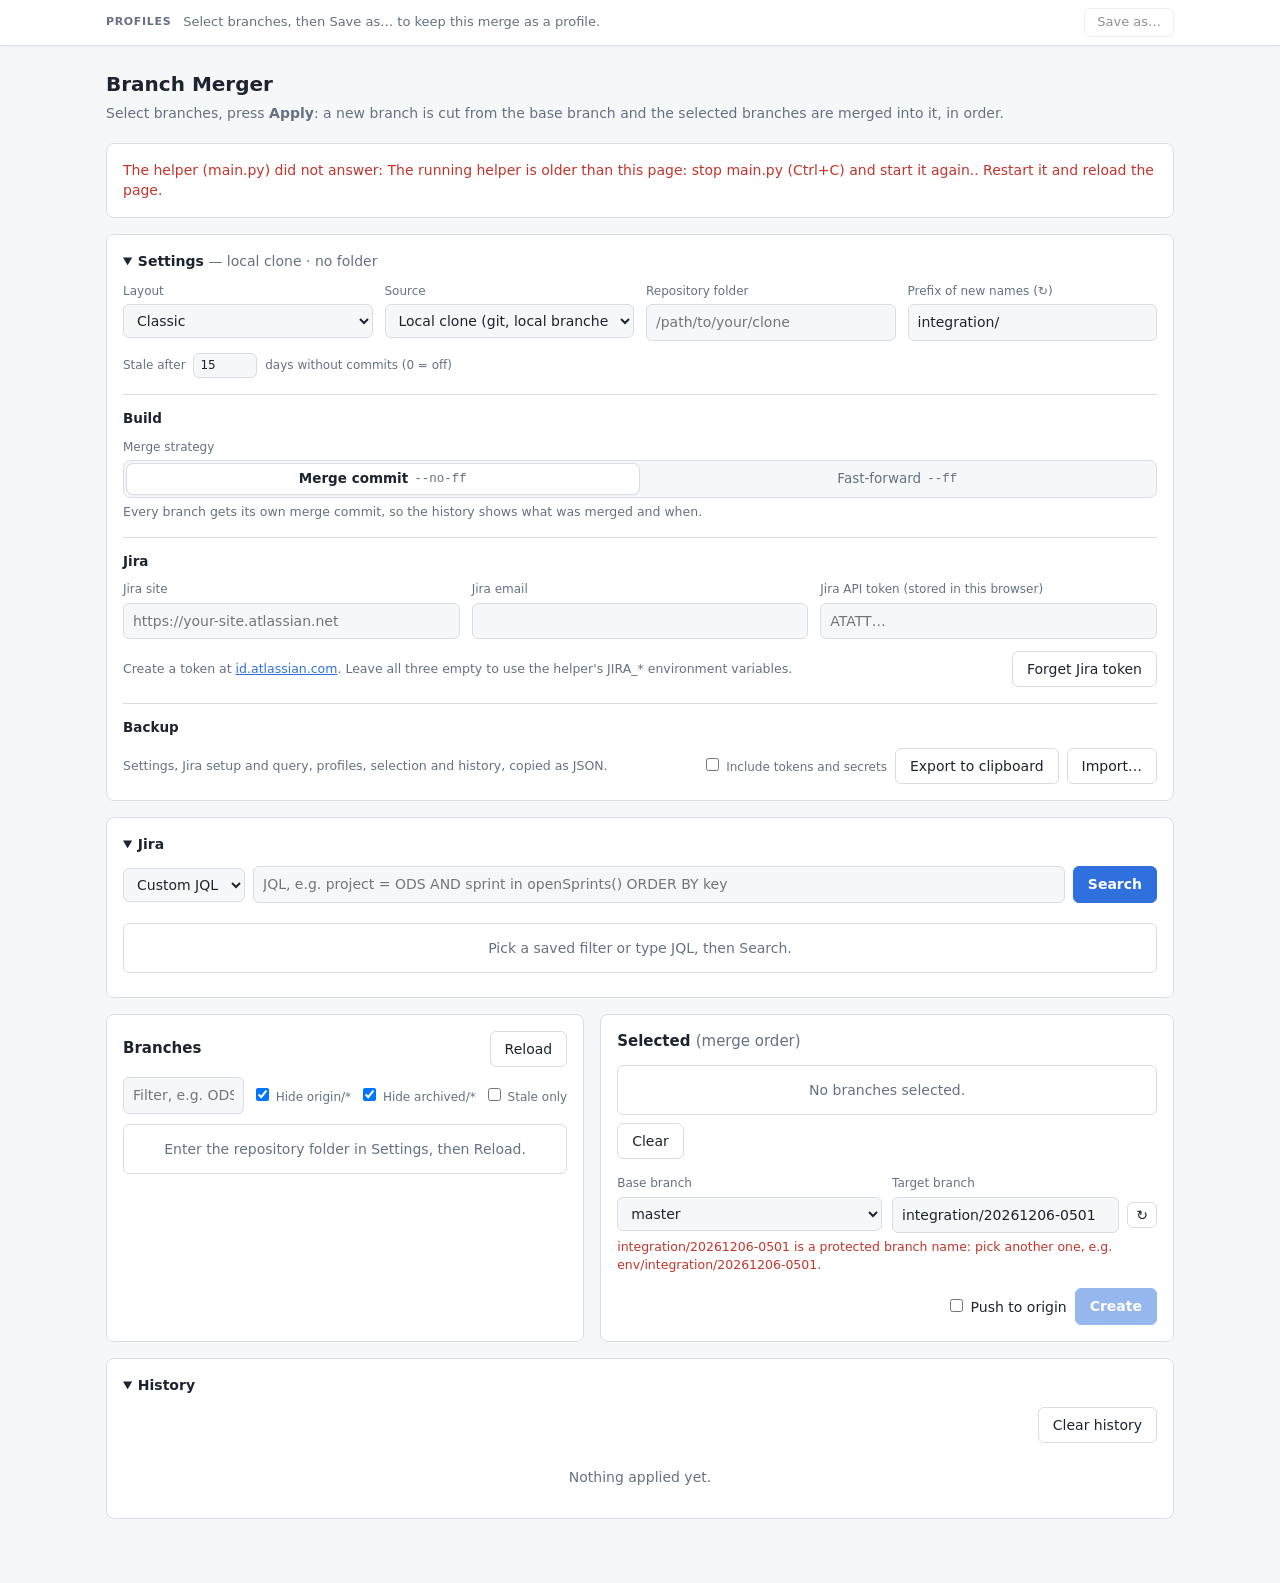
==== web/index.html @ b0bf2405 "Settings: Stale after 0 turns stale tags and the Stale only filter off" ====
<!doctype html>
<html lang="en">
<head>
<meta charset="utf-8">
<meta name="viewport" content="width=device-width, initial-scale=1">
<title>Branch Merger</title>
<!--
  Served by the helper: run `python3 main.py` and open http://127.0.0.1:8765.
  The script is in js/ (ES modules, no build step; main.js starts it), the styles in app.css.
-->
<link rel="stylesheet" href="app.css">
<script>
  // the layout picked in Settings, set before the first paint so the page doesn't flash
  try { document.documentElement.dataset.layout = JSON.parse(localStorage.getItem('branchMerger.v1') || '{}').layout || 'classic'; }
  catch { document.documentElement.dataset.layout = 'classic'; }
</script>
<script type="module" src="js/main.js"></script>
</head>
<body>
<header class="topbar" id="profileBar" aria-label="Merge profiles">
  <div class="topbar-inner">
    <span class="brand layout-only" id="brand"><svg width="20" height="20" viewBox="0 0 24 24" fill="none" stroke="currentColor" stroke-width="2" stroke-linecap="round" aria-hidden="true"><circle cx="6" cy="6" r="2.5"/><circle cx="6" cy="18" r="2.5"/><circle cx="18" cy="12" r="2.5"/><path d="M6 8.5v7M8.3 7l7.4 4M8.3 17l7.4-4"/></svg>Branch Merger</span>
    <span class="topbar-label">Profiles</span>
    <nav class="ptabs" id="profileTabs" role="tablist"></nav>
    <form class="psave" id="profileForm" hidden>
      <input id="profileName" type="text" placeholder="Profile name" aria-label="New profile name" autocomplete="off">
      <button type="submit" class="primary">Save</button>
      <button type="button" id="profileCancel" class="icon" title="Cancel (Esc)">×</button>
    </form>
    <div class="pactions" id="profileActions">
      <button id="profileSave" title="Save the current selection and base into the active profile">Save</button>
      <button id="profileSaveAs" title="Save the current selection, order and base as a new profile">Save as…</button>
      <button id="profileDeleteAll" class="pdanger" title="Delete every saved profile">Delete all</button>
    </div>
    <nav class="appnav layout-only" id="appNav" aria-label="Pages">
      <button type="button" id="historyBtn" aria-controls="historyBox" aria-expanded="false">History</button>
      <button type="button" id="settingsBtn" aria-controls="settingsPanel" aria-expanded="false">Settings</button>
    </nav>
  </div>
</header>
<main>
  <h1>Branch Merger</h1>
  <p class="sub">Select branches, press <b>Apply</b>: a new branch is cut from the base branch and the selected branches are merged into it, in order.</p>

  <!-- hidden by js/main.js: modules don't run when the file is opened from disk -->
  <p class="panel err" id="needsHelper">Branch Merger runs through its local helper: start <code>python3 main.py</code> and open <a href="http://127.0.0.1:8765">http://127.0.0.1:8765</a>.</p>
  <p class="panel err" id="helperDown" hidden></p>

  <section class="panel" id="settingsPanel" aria-label="Settings">
    <div class="drawer-head layout-only">
      <h2>Settings</h2>
      <span class="spacer"></span>
      <button type="button" id="settingsClose" class="icon" aria-label="Close settings (Esc)">×</button>
    </div>
    <details id="settingsBox">
      <summary><b>Settings</b> <span class="muted" id="settingsSummary"></span></summary>
      <div class="grid" style="margin-top:12px">
        <div>
          <label for="layout">Layout</label>
          <select id="layout">
            <option value="classic">Classic</option>
            <option value="guided">Guided (light, two panels)</option>
          </select>
        </div>
        <div>
          <label for="source">Source</label>
          <select id="source">
            <option value="local">Local clone (git, local branches included)</option>
            <option value="github">GitHub (remote branches only)</option>
          </select>
        </div>
        <div data-source="local"><label for="localPath">Repository folder</label><input id="localPath" type="text" spellcheck="false" placeholder="/path/to/your/clone"></div>
        <div data-source="github"><label for="owner">Owner</label><input id="owner" type="text"></div>
        <div data-source="github"><label for="repo">Repository</label><input id="repo" type="text"></div>
        <div data-source="github"><label for="token">GitHub token (stored in this browser)</label><input id="token" type="password" autocomplete="off" placeholder="github_pat_…"></div>
        <div><label for="prefix">Prefix of new names (↻)</label><input id="prefix" type="text"></div>
      </div>
      <div class="row" style="margin-top:12px" data-source="local">
        <label for="staleDays" style="margin:0" title="A branch whose last commit is older than this is tagged stale; 0 turns stale tags off">Stale after <input id="staleDays" type="number" min="0" step="1" style="width:64px;padding:3px 6px;margin:0 4px"> days without commits (0 = off)</label>
      </div>
      <div class="row" style="margin-top:12px" data-source="github">
        <span class="spacer"></span>
        <button id="forgetToken">Forget token</button>
      </div>

      <div class="settings-section">
        <h3>Build</h3>
        <fieldset id="mergeMode" class="field">
          <legend>Merge strategy</legend>
          <div class="seg" role="radiogroup" aria-describedby="mergeHint">
            <label><input type="radio" name="mergeMode" value="no-ff" checked><span>Merge commit <code>--no-ff</code></span></label>
            <label><input type="radio" name="mergeMode" value="ff"><span>Fast-forward <code>--ff</code></span></label>
          </div>
          <div id="mergeHint" class="hint"></div>
        </fieldset>
      </div>

      <div class="settings-section">
        <h3>Jira</h3>
        <div class="grid">
          <div><label for="jiraUrl">Jira site</label><input id="jiraUrl" type="text" placeholder="https://your-site.atlassian.net" autocomplete="off"></div>
          <div><label for="jiraEmail">Jira email</label><input id="jiraEmail" type="text" autocomplete="off"></div>
          <div><label for="jiraToken">Jira API token (stored in this browser)</label><input id="jiraToken" type="password" autocomplete="off" placeholder="ATATT…"></div>
        </div>
        <div class="row" style="margin-top:12px">
          <span class="muted" style="font-size:12.5px">Create a token at <a href="https://id.atlassian.com/manage-profile/security/api-tokens" target="_blank" rel="noopener">id.atlassian.com</a>. Leave all three empty to use the helper's JIRA_* environment variables.</span>
          <span class="spacer"></span>
          <button id="forgetJiraToken">Forget Jira token</button>
        </div>
      </div>

      <div id="backupSettings" class="settings-section">
        <h3>Backup</h3>
        <div class="row">
          <span class="muted" style="font-size:12.5px">Settings, Jira setup and query, profiles, selection and history, copied as JSON.</span>
          <span class="spacer"></span>
          <label style="margin:0;white-space:nowrap" title="The GitHub token and the Jira API token: leave this off unless the copy stays with you"><input id="exportToken" type="checkbox"> Include tokens and secrets</label>
          <button id="exportData" title="Copy everything stored in this browser to the clipboard">Export to clipboard</button>
          <button id="importData" title="Paste a backup: it replaces everything stored in this browser">Import…</button>
        </div>
        <div id="backupStatus" style="font-size:12.5px;margin-top:6px" hidden></div>
        <form id="importForm" style="margin-top:8px" hidden>
          <label for="importText">Paste a backup copied with Export to clipboard. It replaces everything stored in this browser.</label>
          <textarea id="importText" class="mono-box" rows="6" spellcheck="false"></textarea>
          <div class="row" style="margin-top:6px">
            <span class="spacer"></span>
            <button type="button" id="importCancel">Cancel</button>
            <button type="submit" class="primary">Import</button>
          </div>
        </form>
      </div>
    </details>
  </section>

  <ol class="steps layout-only" id="steps" aria-label="Progress">
    <li data-step="1"><span>1</span>Pick branches</li>
    <li data-step="2"><span>2</span>Order and check</li>
    <li data-step="3"><span>3</span>Build</li>
  </ol>

  <section class="panel" id="jiraBox">
    <details id="jiraDetails">
      <summary><b>Jira</b> <span class="muted" id="jiraSummary"></span></summary>
      <div id="jiraBody" style="margin-top:12px">
        <div class="row">
          <select id="jiraFilter" style="width:auto;max-width:300px" aria-label="Saved filter"></select>
          <input id="jql" type="text" style="flex:1;min-width:240px" aria-label="JQL" placeholder="JQL, e.g. project = ODS AND sprint in openSprints() ORDER BY key">
          <button id="jiraRun" class="primary">Search</button>
        </div>
        <div class="row" style="margin:10px 0">
          <span class="muted" id="jiraCount"></span>
          <span class="spacer"></span>
          <button id="jiraSelectAll" title="Add the branches of every issue listed to the selection">Select all matching branches</button>
        </div>
        <div class="list" id="jiraList"></div>
        <div class="row" style="margin-top:8px"><button id="jiraMore" hidden>Load more</button></div>
      </div>
    </details>
  </section>

  <div class="cols">
    <section class="panel layout-only" id="pickPanel" aria-labelledby="pickTitle">
      <div class="row pick-head">
        <h2 id="pickTitle">Pick branches</h2>
        <div class="tabs" role="tablist" aria-label="Branch source">
          <button type="button" role="tab" id="tabBranches" aria-controls="pickBody">All branches</button>
          <button type="button" role="tab" id="tabJira" aria-controls="pickBody">Jira issues</button>
        </div>
      </div>
      <div id="pickBody"></div>
    </section>

    <section class="panel" id="branchesPanel">
      <div class="row" style="margin-bottom:10px">
        <h2 style="margin:0">Branches</h2>
        <span class="muted" id="branchCount"></span>
        <span class="spacer"></span>
        <button id="reload">Reload</button>
      </div>
      <div class="row" style="margin-bottom:10px">
        <input id="filter" type="text" placeholder="Filter, e.g. ODS-3821" style="flex:1">
        <label style="margin:0;white-space:nowrap" data-source="local" title="Branches only on origin, with no local branch of the same name"><input id="hideRemote" type="checkbox"> Hide origin/*</label>
        <label style="margin:0;white-space:nowrap"><input id="hideArchived" type="checkbox"> Hide archived/*</label>
        <label id="staleOnlyLabel" style="margin:0;white-space:nowrap" data-source="local" title="Only branches with no commits in the days set in Settings"><input id="staleOnly" type="checkbox"> Stale only</label>
      </div>
      <div class="list" id="branchList"><div class="empty">Add a token in Settings, then Reload.</div></div>
    </section>

    <section class="panel" id="selectedPanel">
      <h2><span id="selectedTitle">Selected</span> <span class="muted" style="font-weight:400" id="selectedSub">(merge order)</span></h2>
      <div class="list" id="selectedList"></div>
      <div class="row" style="margin-top:8px">
        <button id="clearSel">Clear</button>
        <span class="spacer"></span>
        <span id="drySummary" class="muted" style="font-size:12.5px"></span>
      </div>
      <div id="staleNote" hidden></div>

      <div id="buildControls">
      <div class="build-fields">
        <div id="baseBox">
          <label for="base">Base branch</label>
          <select id="base"></select>
        </div>
        <div id="targetBox">
          <label for="target">Target branch <span class="muted" id="targetProfile"></span></label>
          <div class="row" style="flex-wrap:nowrap">
            <input id="target" type="text" spellcheck="false" autocomplete="off" placeholder="e.g. env/staging">
            <button id="renew" class="icon" title="A new timestamped name">↻</button>
          </div>
        </div>
      </div>
      <div class="hint" id="targetHint"></div>
      <div class="row" id="applyRow">
        <span class="spacer"></span>
        <label id="pushBox" hidden style="margin:0;font-size:14px;color:var(--text);white-space:nowrap" title="After all merges succeed, push the target branch to origin. Off by default on every page load.">
          <input id="pushNew" type="checkbox"> Push to origin
        </label>
        <button id="apply" class="primary">Apply</button>
        <kbd class="kbd layout-only" id="applyKbd" title="Keyboard shortcut for Apply">Ctrl Enter</kbd>
      </div>
      </div>
    </section>
  </div>

  <section class="panel" id="conflictBox" hidden>
    <div class="row" style="margin-bottom:6px">
      <h2 style="margin:0;word-break:break-all" id="conflictTitle">Conflicts</h2>
      <span class="spacer"></span>
      <button id="expandConflicts" class="icon" title="Expand every file">Expand all</button>
      <button id="collapseConflicts" class="icon" title="Collapse every file">Collapse all</button>
      <button id="closeConflicts" class="icon" title="Close">×</button>
    </div>
    <p class="muted" id="conflictSub" style="margin:0 0 10px"></p>
    <div id="conflictFiles"></div>
  </section>

  <section class="panel" id="runBox" hidden>
    <h2>Run</h2>
    <div class="log" id="log"></div>
    <div class="row" id="runLinks" style="margin-top:10px"></div>
  </section>

  <section class="panel" id="historyBox" aria-label="History">
    <div class="drawer-head layout-only">
      <h2>History</h2>
      <span class="spacer"></span>
      <button type="button" id="historyClose" class="icon" aria-label="Close history (Esc)">×</button>
    </div>
    <details id="historyDetails">
      <summary><b>History</b> <span class="muted" id="historySummary"></span></summary>
      <div style="margin-top:12px">
        <div class="row" style="margin-bottom:10px">
          <span class="spacer"></span>
          <button id="clearHistory">Clear history</button>
        </div>
        <div id="history"></div>
      </div>
    </details>
  </section>
</main>
<div class="scrim" id="scrim" hidden></div>

</body>
</html>
---- web/app.css ----
:root {
  --bg: #f6f7f9; --panel: #fff; --text: #1d2330; --muted: #667085; --border: #d9dde4;
  --accent: #2f6fde; --accent-text: #fff; --ok: #1a7f4b; --warn: #a15c00; --err: #c2352b;
  --row-hover: #f0f3f8; --code: #eef1f5;
  --ours-bg: #e3edff; --theirs-bg: #ffeedd; --base-bg: #e9ebef;
}
@media (prefers-color-scheme: dark) {
  :root {
    --bg: #12151b; --panel: #1b2029; --text: #e6e9ef; --muted: #98a2b3; --border: #2e3542;
    --accent: #5b8ff0; --accent-text: #0d1117; --ok: #4cc38a; --warn: #f0a742; --err: #f07167;
    --row-hover: #222936; --code: #232a36;
    --ours-bg: #1a2a45; --theirs-bg: #3a2a15; --base-bg: #2a303b;
  }
}
* { box-sizing: border-box; }
[hidden] { display: none !important; }
body { margin: 0; background: var(--bg); color: var(--text); font: 14px/1.45 system-ui, -apple-system, Segoe UI, sans-serif; }
main { max-width: 1100px; margin: 0 auto; padding: 24px 16px 48px; }
h1 { font-size: 20px; margin: 0 0 4px; }
h2 { font-size: 15px; margin: 0 0 12px; }
p.sub { margin: 0 0 20px; color: var(--muted); }
.panel { background: var(--panel); border: 1px solid var(--border); border-radius: 8px; padding: 16px; margin-bottom: 16px; }
.grid { display: grid; grid-template-columns: repeat(auto-fit, minmax(220px, 1fr)); gap: 12px; }
.cols { display: grid; grid-template-columns: 1fr 1.2fr; gap: 16px; }
@media (max-width: 800px) { .cols { grid-template-columns: 1fr; } }
label { display: block; font-size: 12px; color: var(--muted); margin-bottom: 4px; }
input[type=text], input[type=password], input[type=number], select {
  width: 100%; padding: 7px 9px; border: 1px solid var(--border); border-radius: 6px;
  background: var(--bg); color: var(--text); font: inherit;
}
button {
  padding: 7px 14px; border-radius: 6px; border: 1px solid var(--border); background: var(--panel);
  color: var(--text); font: inherit; cursor: pointer;
}
button:hover:not(:disabled) { background: var(--row-hover); }
button.primary { background: var(--accent); border-color: var(--accent); color: var(--accent-text); font-weight: 600; }
button.primary:hover:not(:disabled) { filter: brightness(1.08); background: var(--accent); }
button:disabled { opacity: .5; cursor: not-allowed; }
button.icon { padding: 2px 8px; }
.row { display: flex; gap: 8px; align-items: center; flex-wrap: wrap; }
.spacer { flex: 1; }
.muted { color: var(--muted); }
.list { border: 1px solid var(--border); border-radius: 6px; max-height: 245px; overflow: auto; }
.item { display: flex; align-items: center; gap: 8px; padding: 6px 10px; border-bottom: 1px solid var(--border); }
.item:last-child { border-bottom: 0; }
.item:hover { background: var(--row-hover); }
.item label { margin: 0; font-size: 14px; color: var(--text); display: flex; gap: 8px; align-items: center; flex: 1; cursor: pointer; word-break: break-all; }
.item.disabled label { color: var(--muted); cursor: default; }
.item.stale label { color: var(--muted); font-style: italic; }
.tag { font-size: 11px; padding: 1px 6px; border-radius: 10px; border: 1px solid var(--border); color: var(--muted); white-space: nowrap; }
.tag.warn { color: var(--warn); border-color: var(--warn); }
.tag.ok { color: var(--ok); border-color: var(--ok); }
#selectedList .item { cursor: grab; }
#selectedList .item.dragging { opacity: .4; }
#selectedList .item.drop-before { box-shadow: inset 0 2px 0 var(--accent); }
#selectedList .item.drop-after { box-shadow: inset 0 -2px 0 var(--accent); }
.grip {
  padding: 0 2px; border: 0; background: none; color: var(--muted); cursor: grab;
  font: 14px/1 ui-monospace, SFMono-Regular, Menlo, monospace; letter-spacing: -3px;
}
.grip:hover:not(:disabled) { background: none; color: var(--text); }
.grip:focus-visible { outline: 2px solid var(--accent); outline-offset: 2px; border-radius: 4px; }
.tag.err { color: var(--err); border-color: var(--err); }
.ab { font: 12px ui-monospace, SFMono-Regular, Menlo, monospace; white-space: nowrap; color: var(--muted); }
.ab .ahead { color: var(--ok); }
.ab .behind.far { color: var(--warn); }
code { background: var(--code); padding: 1px 5px; border-radius: 4px; font-size: 12.5px; }
.log { font: 12.5px/1.5 ui-monospace, SFMono-Regular, Menlo, monospace; background: var(--code); border-radius: 6px; padding: 10px; max-height: 300px; overflow: auto; white-space: pre-wrap; word-break: break-all; }
.ok { color: var(--ok); } .warn { color: var(--warn); } .err { color: var(--err); }
.empty { padding: 14px; color: var(--muted); text-align: center; }
details summary { cursor: pointer; }
table { width: 100%; border-collapse: collapse; font-size: 13px; }
th, td { text-align: left; padding: 6px 8px; border-bottom: 1px solid var(--border); vertical-align: top; }
th { color: var(--muted); font-weight: 500; }
a { color: var(--accent); }
button.tag { background: none; cursor: pointer; line-height: inherit; }
#drySummary.clickable { cursor: pointer; text-decoration: underline dotted; }
#conflictFiles details { border: 1px solid var(--border); border-radius: 6px; padding: 6px 10px; margin-bottom: 8px; }
#conflictFiles summary { display: flex; gap: 8px; align-items: center; list-style: none; user-select: none; }
#conflictFiles summary::-webkit-details-marker { display: none; }
/* flex hides the native disclosure triangle: draw our own */
#conflictFiles summary::before { content: '▸'; color: var(--muted); width: 10px; flex: none; }
#conflictFiles details[open] > summary::before { content: '▾'; }
#conflictFiles summary:hover::before { color: var(--text); }
.note { font-size: 12.5px; color: var(--warn); margin-top: 6px; }
.hunk { font: 12.5px/1.45 ui-monospace, SFMono-Regular, Menlo, monospace; background: var(--code); border-radius: 6px; margin-top: 8px; overflow-x: auto; }
.hunk-rows { display: inline-block; min-width: 100%; padding: 4px 0; }
.hl { display: flex; white-space: pre; padding-right: 10px; }
.hl .ln { flex: none; width: 52px; padding-right: 10px; text-align: right; color: var(--muted); user-select: none; }
.hl.ours, .hl.m-ours { background: var(--ours-bg); }
.hl.theirs, .hl.m-theirs { background: var(--theirs-bg); }
.hl.base, .hl.m-base { background: var(--base-bg); }
.hl.m-ours, .hl.m-base, .hl.m-sep, .hl.m-theirs { color: var(--muted); font-weight: 600; }
.topbar {
  position: sticky; top: 0; z-index: 10; background: var(--panel); border-bottom: 1px solid var(--border);
  box-shadow: 0 1px 3px rgba(0,0,0,.04);
}
.topbar-inner { max-width: 1100px; margin: 0 auto; padding: 8px 16px; display: flex; align-items: center; gap: 12px; }
.topbar-label { font-size: 11px; font-weight: 600; letter-spacing: .06em; text-transform: uppercase; color: var(--muted); flex: none; }
.ptabs { display: flex; gap: 4px; flex: 1; min-width: 0; overflow-x: auto; scrollbar-width: thin; padding: 2px 0; }
.ptabs .hint { color: var(--muted); font-size: 13px; white-space: nowrap; }
.ptab {
  display: inline-flex; align-items: center; gap: 6px; flex: none; max-width: 260px;
  padding: 4px 6px 4px 12px; border-radius: 999px; border: 1px solid transparent;
  background: transparent; color: var(--text); font-size: 13px; cursor: pointer;
}
.ptab:hover { background: var(--row-hover); }
.ptab.active { background: var(--accent); color: var(--accent-text); }
.ptab:focus-visible { outline: 2px solid var(--accent); outline-offset: 2px; }
.ptab .pname { overflow: hidden; text-overflow: ellipsis; white-space: nowrap; font-weight: 500; }
.ptab .pcount { font: 11px ui-monospace, SFMono-Regular, Menlo, monospace; opacity: .7; }
.ptab .pdirty { width: 7px; height: 7px; border-radius: 50%; background: var(--warn); flex: none; }
.ptab.active .pdirty { background: var(--accent-text); }
.ptab .pdel {
  display: inline-grid; place-items: center; width: 18px; height: 18px; border-radius: 50%;
  font-size: 13px; line-height: 1; opacity: 0; color: inherit;
}
.ptab:hover .pdel, .ptab:focus-within .pdel, .ptab .pdel.armed { opacity: .75; }
.ptab .pdel:hover { opacity: 1; background: rgba(127,127,127,.25); }
.ptab .pdel.armed { width: auto; padding: 0 7px; border-radius: 999px; background: var(--err); color: #fff; opacity: 1; font-size: 11px; font-weight: 600; }
.pactions .pdanger { color: var(--err); }
.pactions .pdanger.armed { background: var(--err); border-color: var(--err); color: #fff; font-weight: 600; }
.pactions, .psave { display: flex; gap: 6px; flex: none; align-items: center; }
.pactions button, .psave button { padding: 4px 12px; font-size: 13px; }
.psave input { width: 180px; padding: 4px 9px; font-size: 13px; }
@media (max-width: 640px) {
  .topbar-inner { flex-wrap: wrap; }
  .topbar-label { display: none; }
  .ptabs { flex-basis: 100%; order: 2; }
}
.settings-section { margin-top: 16px; padding-top: 14px; border-top: 1px solid var(--border); }
.settings-section h3 { font-size: 13.5px; margin: 0 0 10px; }
#jiraList { max-height: 320px; }
#jiraList .item { align-items: baseline; }
.jira-key { font: 12.5px ui-monospace, SFMono-Regular, Menlo, monospace; white-space: nowrap; }
.jira-summary { flex: 1; min-width: 0; word-break: break-word; }
.jira-who { font-size: 12.5px; color: var(--muted); white-space: nowrap; }
.tag.prog { color: var(--accent); border-color: var(--accent); }
@media (max-width: 640px) { .jira-who { display: none; } }
fieldset.field { border: 0; padding: 0; margin-left: 0; margin-right: 0; min-width: 0; }
fieldset.field legend { padding: 0; font-size: 12px; color: var(--muted); margin-bottom: 4px; }
.seg { display: flex; padding: 3px; gap: 3px; border: 1px solid var(--border); border-radius: 8px; background: var(--bg); }
.seg label { flex: 1; margin: 0; font-size: 13.5px; color: var(--muted); cursor: pointer; }
.seg input { position: absolute; opacity: 0; pointer-events: none; }
.seg span {
  display: flex; align-items: center; justify-content: center; gap: 6px; padding: 5px 10px;
  border-radius: 6px; white-space: nowrap; transition: background .12s, color .12s;
}
.seg label:hover span { color: var(--text); }
.seg input:checked + span { background: var(--panel); color: var(--text); font-weight: 600; box-shadow: 0 0 0 1px var(--border), 0 1px 2px rgba(0,0,0,.08); }
.seg input:focus-visible + span { outline: 2px solid var(--accent); outline-offset: 1px; }
.seg code { font-weight: 400; background: none; padding: 0; color: var(--muted); }
fieldset:disabled .seg label { cursor: not-allowed; opacity: .6; }
fieldset.field .hint, #targetHint { font-size: 12.5px; color: var(--muted); margin-top: 5px; }
#targetHint.err { color: var(--err); }
#targetHint.warn { color: var(--warn); }
.build-fields { display: grid; grid-template-columns: repeat(auto-fit, minmax(200px, 1fr)); gap: 10px; }
#target { flex: 1; min-width: 0; }
.ptab .penv { font: 11px ui-monospace, SFMono-Regular, Menlo, monospace; opacity: .7; }
.ptab .pstale { font: 600 11px ui-monospace, SFMono-Regular, Menlo, monospace; color: var(--warn); }
.ptab.active .pstale { color: var(--accent-text); }
#staleNote { margin-top: 8px; padding: 6px 10px; border-radius: 6px; border: 1px solid var(--border); font-size: 12.5px; color: var(--muted); }
#staleNote.warn { border-color: var(--warn); color: var(--text); }
#staleNote.ok { color: var(--ok); }
#staleNote ul { margin: 4px 0; padding-left: 18px; }
@media (max-width: 420px) { .seg { flex-direction: column; } }
.legend { display: inline-block; width: 10px; height: 10px; border-radius: 2px; vertical-align: -1px; margin: 0 3px 0 10px; }
.mono-box { width: 100%; padding: 7px 9px; border: 1px solid var(--border); border-radius: 6px; background: var(--bg); color: var(--text); font: 12.5px ui-monospace, SFMono-Regular, Menlo, monospace; }

/* ================================================================ layouts
   Settings > Layout sets <html data-layout>: classic (everything above) or guided.
   js/layout.js moves the panels into Guided's slots; these rules theme and place them. */

#buildControls { margin-top: 16px; }
#buildControls > * + * { margin-top: 10px; }
#buildControls > #applyRow { margin-top: 14px; }
#buildControls > #targetHint { margin-top: 5px; }

/* pieces only Guided shows */
html:not([data-layout=guided]) .layout-only { display: none !important; }

/* ---------------------------------------------------------------- guided: layout */
html:not([data-layout=classic]) main > h1, html:not([data-layout=classic]) main > p.sub { display: none; }
html:not([data-layout=classic]) .panel { border-radius: 12px; }
html:not([data-layout=classic]) .item { padding: 8px 12px; min-height: 42px; }
html:not([data-layout=classic]) #apply { min-height: 44px; padding: 0 20px; font-size: 15px; border-radius: 10px; }
.brand { display: inline-flex; align-items: center; gap: 8px; font-weight: 700; font-size: 15px; flex: none; white-space: nowrap; }
.brand svg { color: var(--accent); }
.appnav { display: flex; gap: 6px; flex: none; }
.kbd {
  font: 11px ui-monospace, SFMono-Regular, Menlo, monospace; padding: 2px 6px; border: 1px solid var(--border);
  border-radius: 4px; color: var(--muted); white-space: nowrap;
}

/* Settings and History: drawers from the right (<html data-drawer> names the open one) */
[data-layout=guided] #settingsPanel, [data-layout=guided] #historyBox {
  position: fixed; top: 0; right: 0; bottom: 0; z-index: 40; width: min(620px, 100%); margin: 0;
  border-radius: 0; border-width: 0 0 0 1px; overflow: auto; visibility: hidden; transform: translateX(100%);
  transition: transform .18s ease, visibility .18s; box-shadow: -12px 0 32px rgba(0,0,0,.18);
}
[data-layout=guided] #historyBox { width: min(900px, 100%); }
html[data-drawer=settings] #settingsPanel, html[data-drawer=history] #historyBox { visibility: visible; transform: none; }
[data-layout=guided] #settingsBox > summary, [data-layout=guided] #historyDetails > summary { display: none; }
.drawer-head { display: flex; align-items: center; gap: 8px; margin-bottom: 4px; }
.drawer-head h2 { margin: 0; font-size: 17px; }
.scrim { position: fixed; inset: 0; z-index: 35; background: rgba(8,12,20,.45); }
@media (prefers-reduced-motion: reduce) { [data-layout=guided] #settingsPanel, [data-layout=guided] #historyBox { transition: none; } }

/* ---------------------------------------------------------------- guided: navy and teal, light */
:root[data-layout=guided] {
  color-scheme: light;
  --bg: #f3f5f7; --panel: #fff; --text: #0f1b2d; --muted: #5b6b7d; --border: #d6dde5;
  --accent: #0b6b6a; --accent-text: #fff; --ok: #067647; --warn: #b54708; --err: #b42318;
  --row-hover: #eef2f5; --code: #eef2f5;
  --ours-bg: #e3edff; --theirs-bg: #ffeedd; --base-bg: #e9ebef;
}
[data-layout=guided] .topbar {
  --panel: #0f1b2d; --bg: #172a40; --text: #fff; --muted: #9fb3c8; --border: #2a3b52;
  --row-hover: #1b2f47; --accent: #5eead4; --accent-text: #0f1b2d; --err: #fda29b; --warn: #fcd34d;
  background: #0f1b2d; color: var(--text); border-bottom: 0; box-shadow: none;
}
[data-layout=guided] .topbar-inner, [data-layout=guided] main { max-width: 1240px; }
[data-layout=guided] .topbar-inner { padding: 10px 20px; }
.steps { list-style: none; margin: 0 0 16px; padding: 0; display: flex; flex-wrap: wrap; gap: 8px; font-size: 13px; }
.steps li {
  display: flex; align-items: center; gap: 8px; padding: 5px 12px 5px 5px; border-radius: 999px;
  background: var(--panel); border: 1px solid var(--border); color: var(--muted);
}
.steps li span {
  width: 22px; height: 22px; border-radius: 50%; display: grid; place-items: center;
  background: #e4e9ef; color: #3d4b5c; font-size: 12px; font-weight: 600;
}
.steps li.done { color: var(--text); }
.steps li.now { background: #d5f0ee; border-color: #a7ddd9; color: #084f4e; font-weight: 600; }
.steps li.now span, .steps li.done span { background: var(--accent); color: #fff; }
[data-layout=guided] .cols { grid-template-columns: 1.2fr 1fr; align-items: start; }
@media (max-width: 900px) { [data-layout=guided] .cols { grid-template-columns: 1fr; } }
.pick-head { margin-bottom: 12px; }
.pick-head h2 { margin: 0; }
.tabs { display: flex; gap: 3px; padding: 3px; border-radius: 8px; background: var(--row-hover); }
.tabs button { border: 0; background: transparent; padding: 5px 12px; border-radius: 6px; color: var(--muted); }
.tabs button:hover:not(:disabled) { background: transparent; color: var(--text); }
.tabs button[aria-selected=true] { background: var(--panel); color: var(--text); font-weight: 600; box-shadow: 0 1px 2px rgba(15,27,45,.14); }
.tabs button:focus-visible { outline: 2px solid var(--accent); outline-offset: 1px; }
#pickBody > .panel { border: 0; padding: 0; margin: 0; background: none; }
[data-layout=guided] #pickBody > .tab-off { display: none; }
[data-layout=guided] #jiraDetails > summary { display: none; }
[data-layout=guided] #jiraBody { margin-top: 0 !important; }
/* the tab is narrow: the assignee crowds out the summary */
[data-layout=guided] .jira-who { display: none; }
[data-layout=guided] #branchesPanel h2 { display: none; }
[data-layout=guided] #branchList, [data-layout=guided] #jiraList { max-height: 60vh; }
[data-layout=guided] #selectedList { max-height: 50vh; }
[data-layout=guided] #buildControls { padding-top: 14px; border-top: 1px solid var(--border); }
[data-layout=guided] #applyRow .spacer { display: none; }
[data-layout=guided] #applyRow #apply { flex: 1 1 220px; }
/* conflicts and the run log, moved into the build plan */
[data-layout=guided] #selectedPanel > .panel { margin: 12px 0 0; padding: 12px; border-radius: 8px; }
[data-layout=guided] #selectedPanel > .panel h2 { font-size: 14px; }

/* one window, no page scroll: each panel scrolls inside itself, the Apply controls stay
   at the bottom of the build plan. Small windows fall back to a scrolling page. */
@media (min-width: 900px) and (min-height: 560px) {
  [data-layout=guided] body { height: 100vh; height: 100dvh; display: flex; flex-direction: column; overflow: hidden; }
  [data-layout=guided] .topbar { position: static; flex: none; }
  [data-layout=guided] main {
    flex: 1; min-height: 0; width: 100%; display: flex; flex-direction: column; padding-top: 14px; padding-bottom: 14px;
  }
  [data-layout=guided] main > * { flex: none; }
  [data-layout=guided] .steps { margin-bottom: 12px; }
  [data-layout=guided] main > .cols { flex: 1; min-height: 0; align-items: stretch; }
  [data-layout=guided] .cols > .panel { margin: 0; min-height: 0; display: flex; flex-direction: column; }
  [data-layout=guided] .cols > .panel > * { flex: none; }
  [data-layout=guided] #pickPanel { overflow: hidden; }
  [data-layout=guided] #pickBody { flex: 1; min-height: 0; display: flex; flex-direction: column; }
  [data-layout=guided] #branchesPanel { flex: 1; min-height: 0; display: flex; flex-direction: column; }
  [data-layout=guided] #branchesPanel > * { flex: none; }
  [data-layout=guided] #branchList { flex: 1 1 0; min-height: 80px; max-height: none; }
  [data-layout=guided] #jiraList { max-height: calc(100dvh - 330px); }
  [data-layout=guided] #selectedPanel { overflow: auto; }
  [data-layout=guided] #selectedList { max-height: none; }
  [data-layout=guided] #buildControls {
    position: sticky; bottom: -16px; z-index: 2; margin: auto -16px -16px; padding: 12px 16px 16px;
    background: var(--panel); border-radius: 0 0 12px 12px;
  }
}
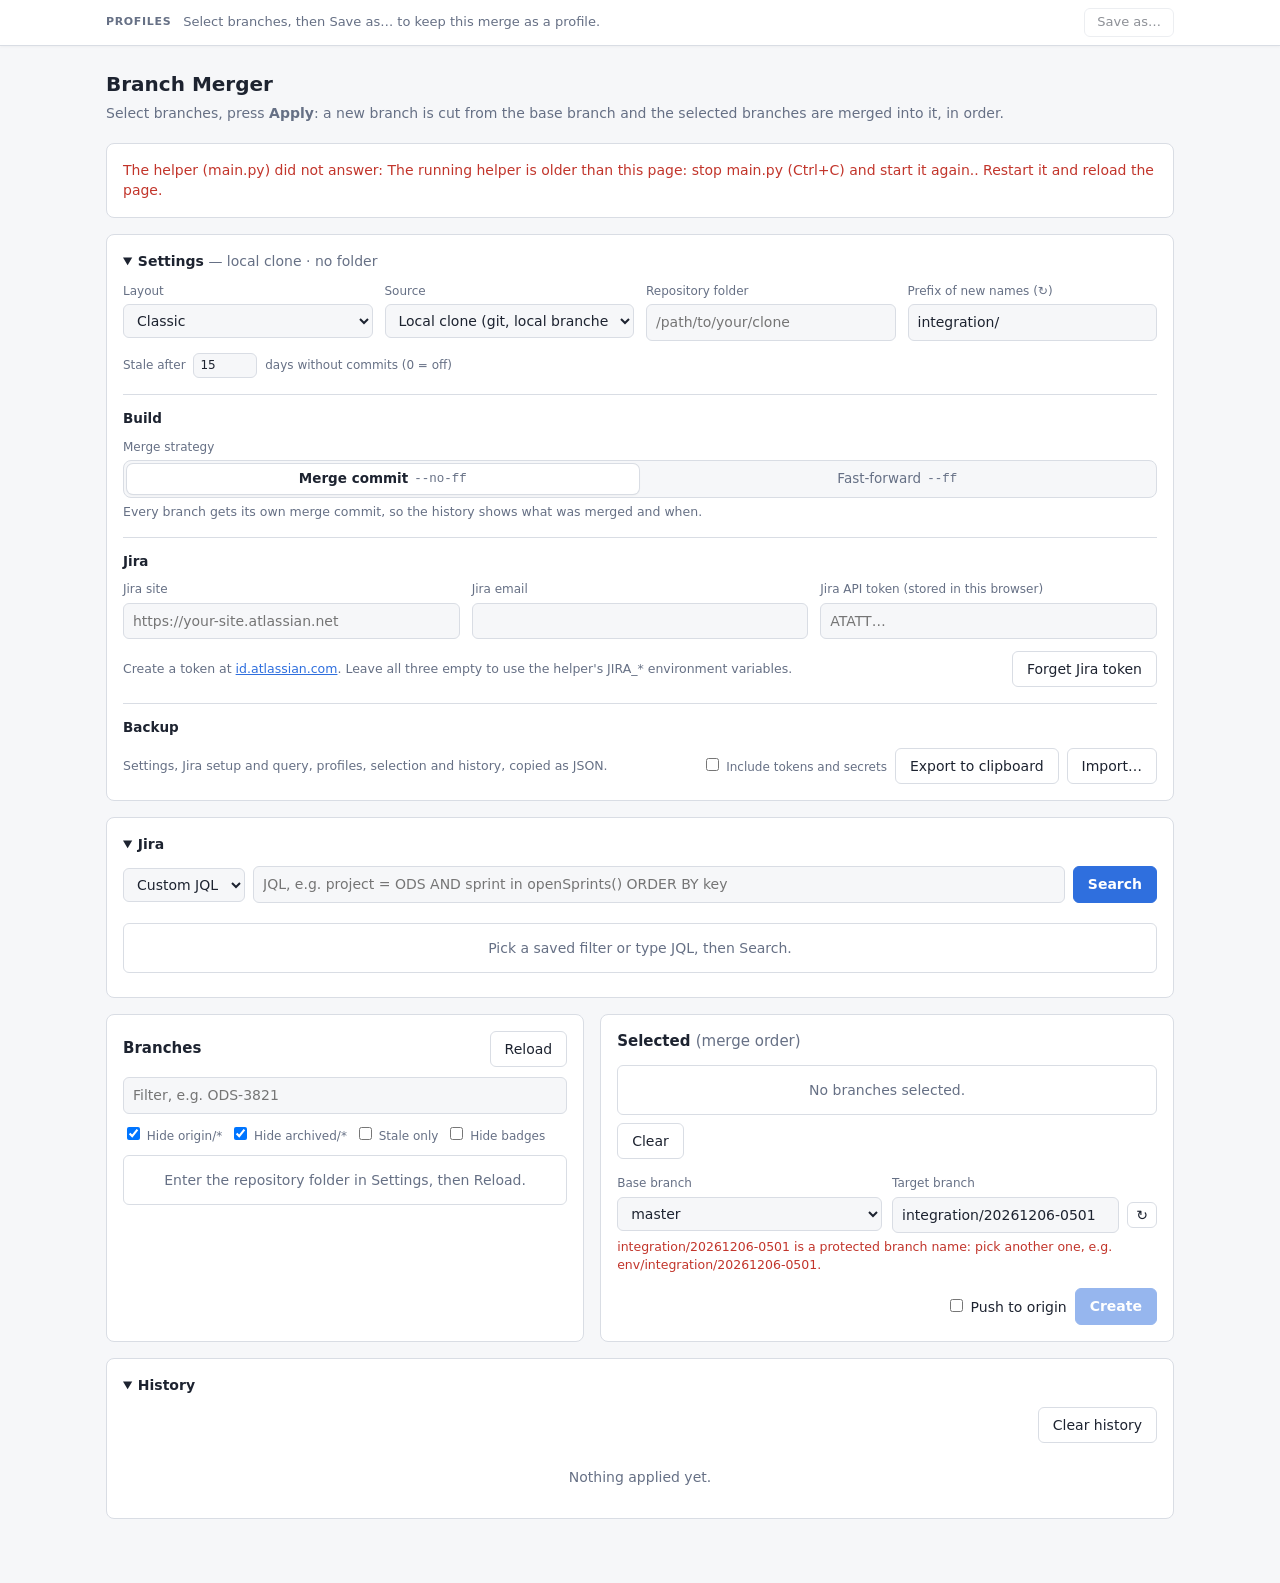
==== commit 075824b4: "Branches: filter checkboxes on their own row, Hide badges checkbox" ====
--- a/web/index.html
+++ b/web/index.html
@@ -179,9 +179,12 @@
       </div>
       <div class="row" style="margin-bottom:10px">
         <input id="filter" type="text" placeholder="Filter, e.g. ODS-3821" style="flex:1">
+      </div>
+      <div class="row" style="margin-bottom:10px">
         <label style="margin:0;white-space:nowrap" data-source="local" title="Branches only on origin, with no local branch of the same name"><input id="hideRemote" type="checkbox"> Hide origin/*</label>
         <label style="margin:0;white-space:nowrap"><input id="hideArchived" type="checkbox"> Hide archived/*</label>
         <label id="staleOnlyLabel" style="margin:0;white-space:nowrap" data-source="local" title="Only branches with no commits in the days set in Settings"><input id="staleOnly" type="checkbox"> Stale only</label>
+        <label style="margin:0;white-space:nowrap" title="Hide the tags and ahead/behind counts next to each branch"><input id="hideBadges" type="checkbox"> Hide badges</label>
       </div>
       <div class="list" id="branchList"><div class="empty">Add a token in Settings, then Reload.</div></div>
     </section>
--- a/web/app.css
+++ b/web/app.css
@@ -45,6 +45,7 @@
 .item:last-child { border-bottom: 0; }
 .item:hover { background: var(--row-hover); }
 .item label { margin: 0; font-size: 14px; color: var(--text); display: flex; gap: 8px; align-items: center; flex: 1; cursor: pointer; word-break: break-all; }
+.no-badges .item > :not(label) { display: none; }
 .item.disabled label { color: var(--muted); cursor: default; }
 .item.stale label { color: var(--muted); font-style: italic; }
 .tag { font-size: 11px; padding: 1px 6px; border-radius: 10px; border: 1px solid var(--border); color: var(--muted); white-space: nowrap; }
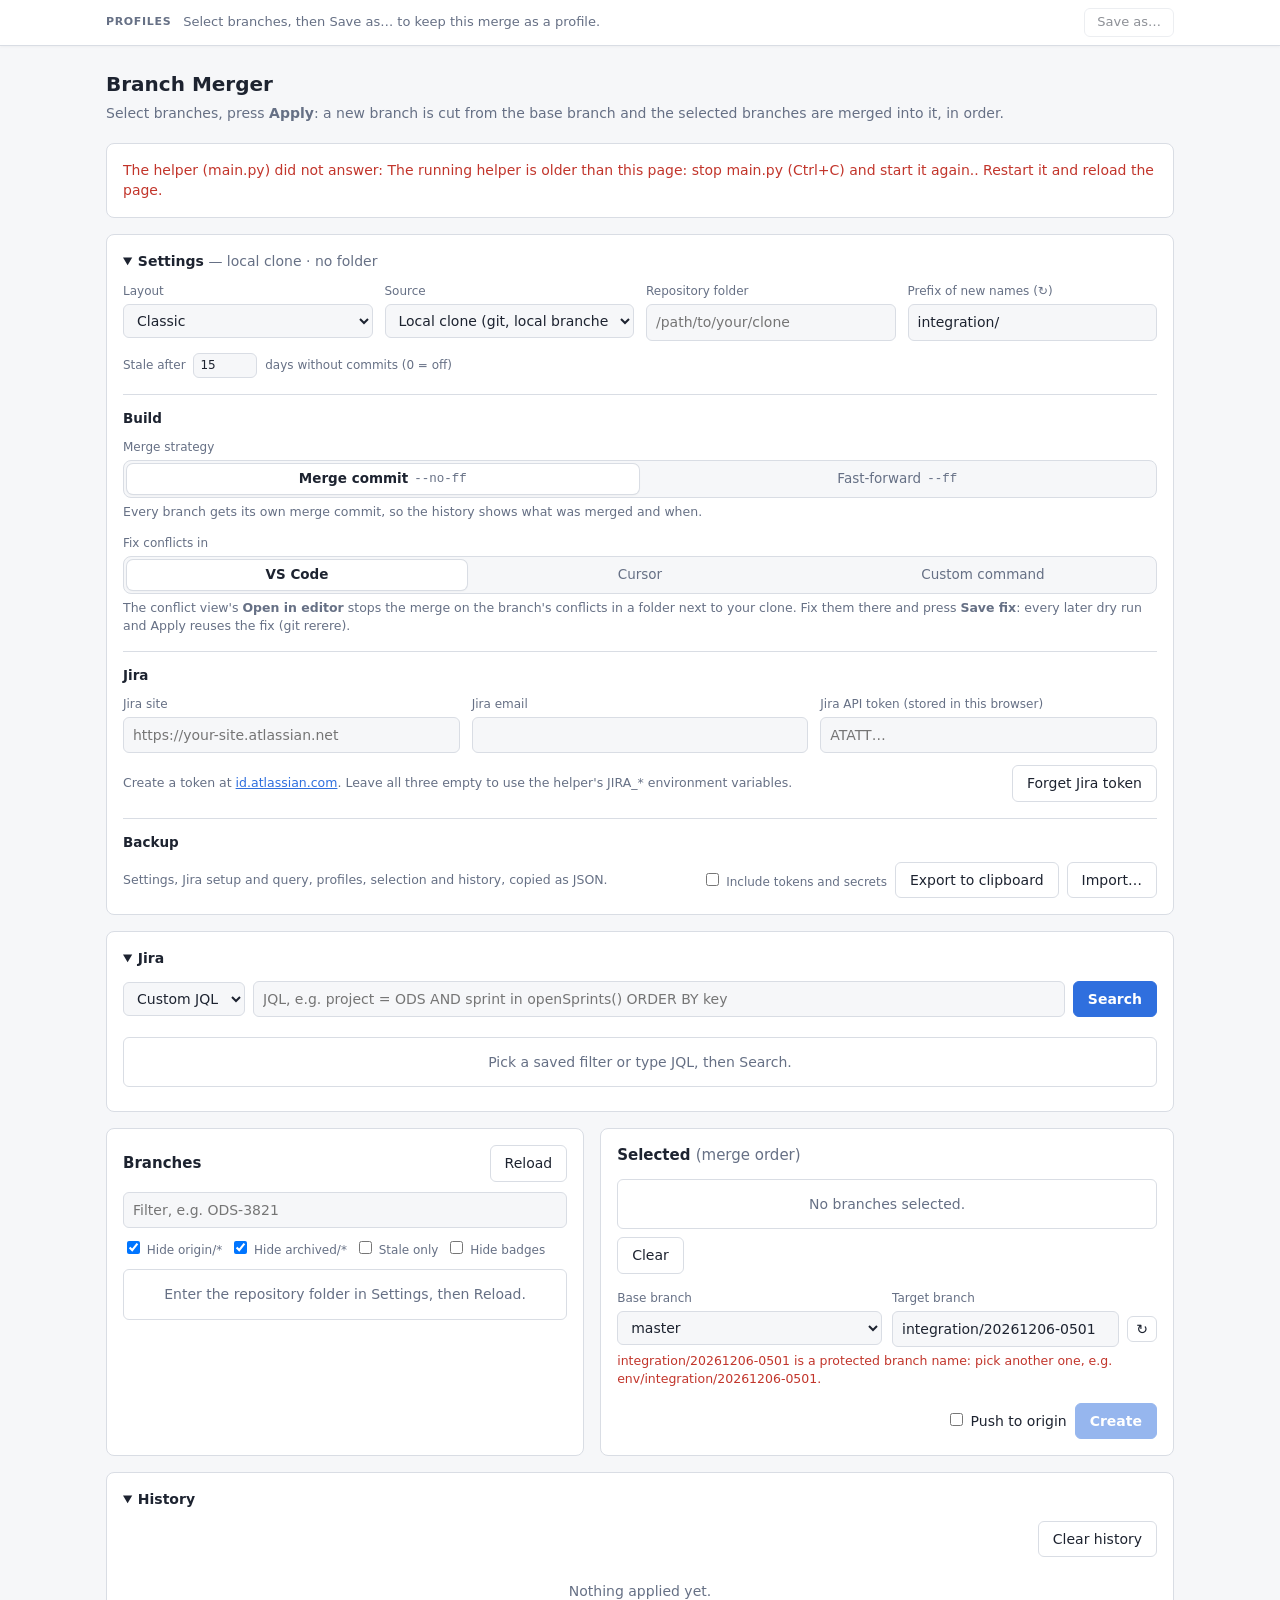
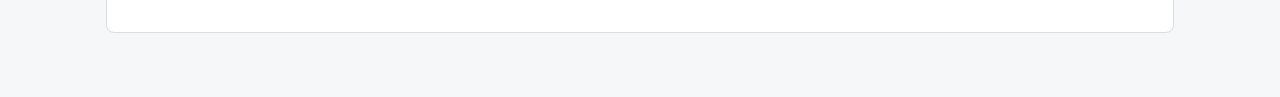
==== commit 13a8f07b: "Merge branch 'worktree-open-conflict-in-editor': open conflicts in editor, save fix via rerere" ====
--- a/web/index.html
+++ b/web/index.html
@@ -93,6 +93,20 @@
           </div>
           <div id="mergeHint" class="hint"></div>
         </fieldset>
+        <fieldset id="editorPick" class="field" data-source="local" style="margin-top:14px">
+          <legend>Fix conflicts in</legend>
+          <div class="seg" role="radiogroup" aria-describedby="editorHint">
+            <label><input type="radio" name="editor" value="vscode" checked><span>VS Code</span></label>
+            <label><input type="radio" name="editor" value="cursor"><span>Cursor</span></label>
+            <label><input type="radio" name="editor" value="custom"><span>Custom command</span></label>
+          </div>
+          <div id="editorCommandRow" hidden style="margin-top:8px">
+            <label for="editorCommand">Command</label>
+            <input id="editorCommand" type="text" spellcheck="false" autocomplete="off" placeholder="idea --line {line} {file}">
+            <div class="hint"><code>{folder}</code> the conflict folder, <code>{file}</code> the first conflicted file, <code>{line}</code> its first conflict. Quote like a shell; it runs without one. With no placeholder, the folder is added at the end. Examples: <code>subl {folder} {file}:{line}</code>, <code>open -a "IntelliJ IDEA" {folder}</code>.</div>
+          </div>
+          <div id="editorHint" class="hint">The conflict view's <b>Open in editor</b> stops the merge on the branch's conflicts in a folder next to your clone. Fix them there and press <b>Save fix</b>: every later dry run and Apply reuses the fix (git rerere).</div>
+        </fieldset>
       </div>
 
       <div class="settings-section">
@@ -184,7 +198,7 @@
         <label style="margin:0;white-space:nowrap" data-source="local" title="Branches only on origin, with no local branch of the same name"><input id="hideRemote" type="checkbox"> Hide origin/*</label>
         <label style="margin:0;white-space:nowrap"><input id="hideArchived" type="checkbox"> Hide archived/*</label>
         <label id="staleOnlyLabel" style="margin:0;white-space:nowrap" data-source="local" title="Only branches with no commits in the days set in Settings"><input id="staleOnly" type="checkbox"> Stale only</label>
-        <label style="margin:0;white-space:nowrap" title="Hide the tags and ahead/behind counts next to each branch"><input id="hideBadges" type="checkbox"> Hide badges</label>
+        <label style="margin:0;white-space:nowrap" title="Hide the tags (local only, stale, base, protected); ahead/behind counts stay"><input id="hideBadges" type="checkbox"> Hide badges</label>
       </div>
       <div class="list" id="branchList"><div class="empty">Add a token in Settings, then Reload.</div></div>
     </section>
@@ -230,11 +244,24 @@
     <div class="row" style="margin-bottom:6px">
       <h2 style="margin:0;word-break:break-all" id="conflictTitle">Conflicts</h2>
       <span class="spacer"></span>
+      <button id="copyMergeCommands" title="Copy the git commands that stop the merge on these conflicts, to run in a terminal">Copy commands</button>
+      <button id="openConflict" title="Stop the merge on these conflicts in a folder next to your clone and open it in your editor (Settings › Build)">Open in editor</button>
       <button id="expandConflicts" class="icon" title="Expand every file">Expand all</button>
       <button id="collapseConflicts" class="icon" title="Collapse every file">Collapse all</button>
       <button id="closeConflicts" class="icon" title="Close">×</button>
     </div>
     <p class="muted" id="conflictSub" style="margin:0 0 10px"></p>
+    <div id="resolveBar" hidden>
+      <div class="row">
+        <span>Fixing in <code id="resolvePath"></code></span>
+        <button id="copyResolvePath" class="icon" title="Copy the folder's path">Copy path</button>
+        <span class="spacer"></span>
+        <button id="saveFix" class="primary" title="Remember the files as they are now as the fix for these conflicts, and remove the folder">Save fix</button>
+        <button id="discardFix" title="Remove the folder and what was fixed in it">Discard</button>
+      </div>
+      <p class="muted" style="margin:6px 0 0;font-size:12.5px">Fix the files and save them; no need to commit. Only the conflicted lines are remembered: other edits in that folder are dropped.</p>
+    </div>
+    <p id="resolveMsg" hidden style="margin:6px 0 10px"></p>
     <div id="conflictFiles"></div>
   </section>
 
--- a/web/app.css
+++ b/web/app.css
@@ -45,7 +45,7 @@
 .item:last-child { border-bottom: 0; }
 .item:hover { background: var(--row-hover); }
 .item label { margin: 0; font-size: 14px; color: var(--text); display: flex; gap: 8px; align-items: center; flex: 1; cursor: pointer; word-break: break-all; }
-.no-badges .item > :not(label) { display: none; }
+.no-badges .item > :not(label):not(.ab) { display: none; }
 .item.disabled label { color: var(--muted); cursor: default; }
 .item.stale label { color: var(--muted); font-style: italic; }
 .tag { font-size: 11px; padding: 1px 6px; border-radius: 10px; border: 1px solid var(--border); color: var(--muted); white-space: nowrap; }
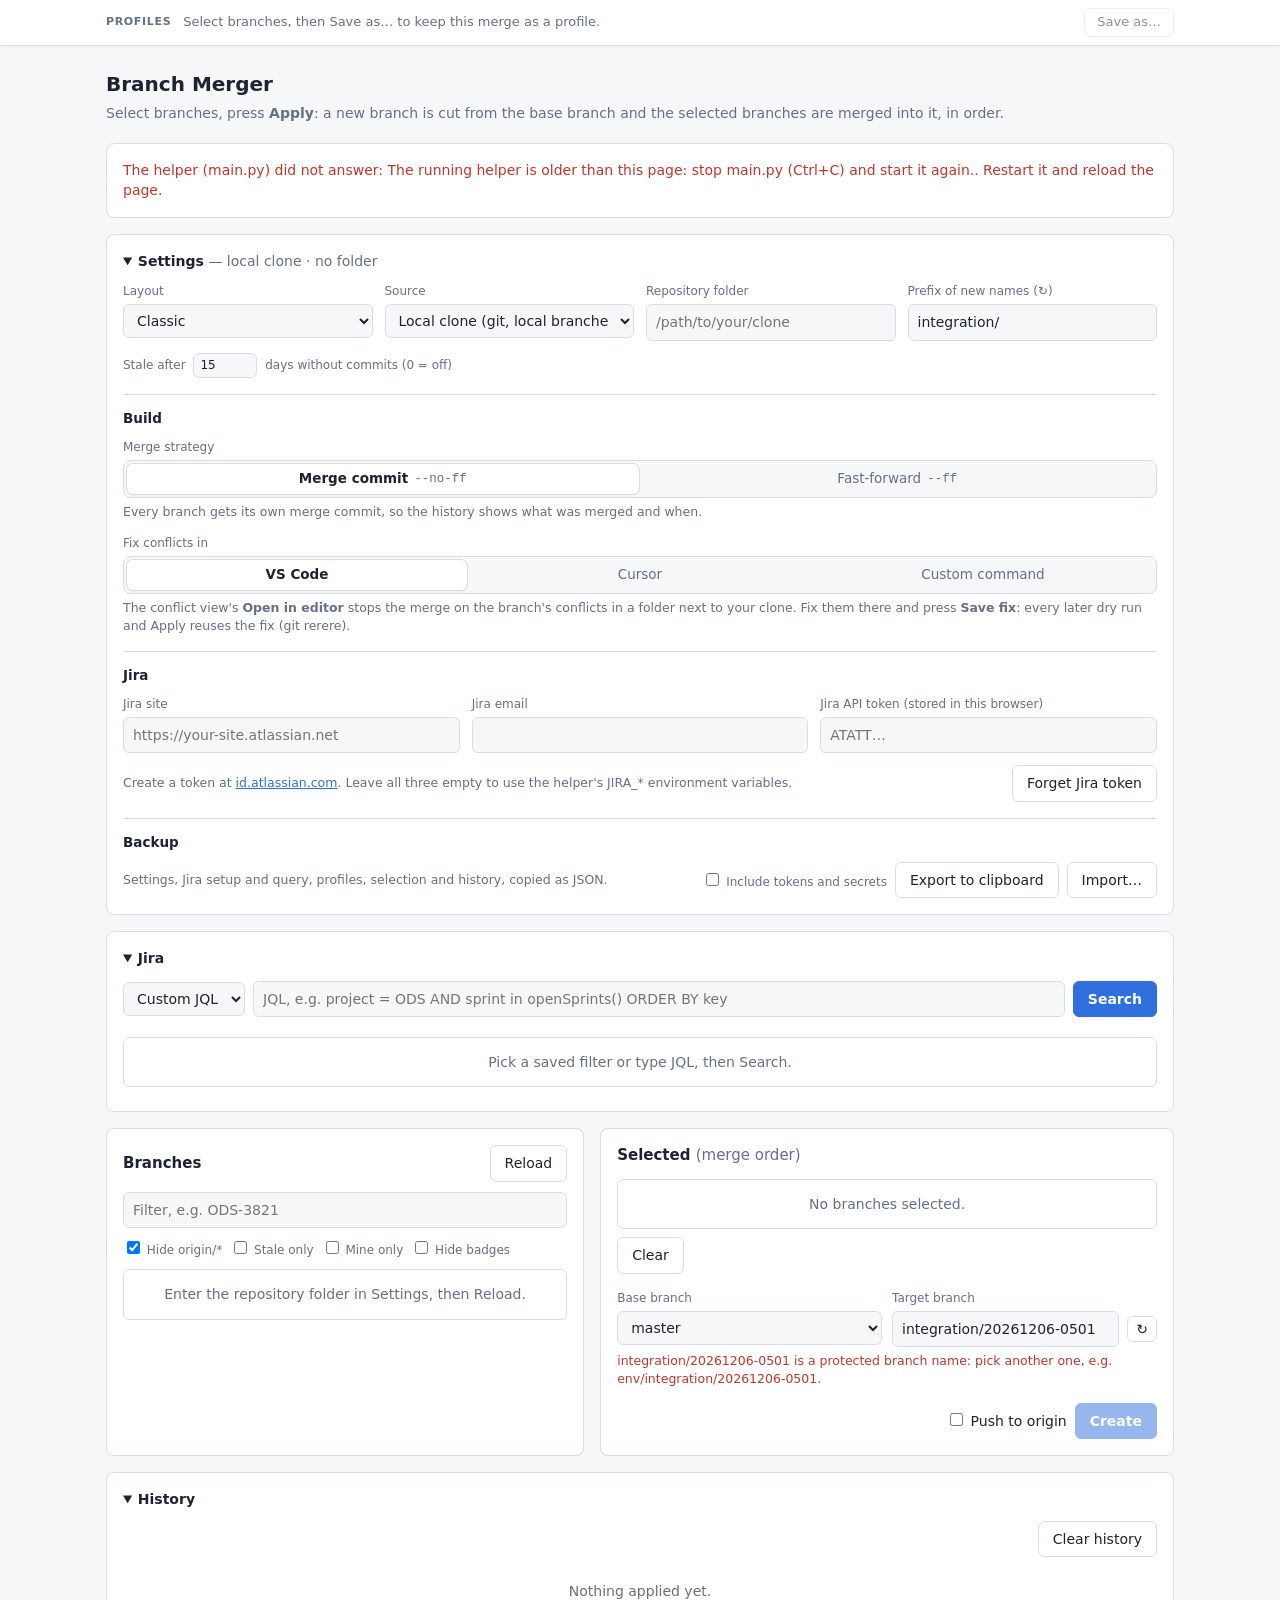
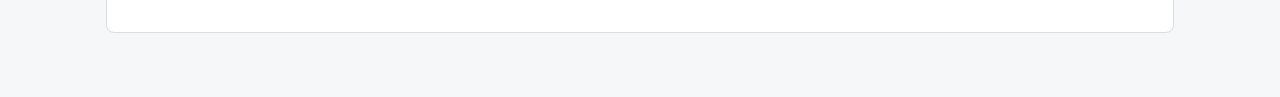
==== commit b464968e: "Branches: Mine only filter, Hide archived/* checkbox removed Mine only (local clone) lists the branc" ====
--- a/web/index.html
+++ b/web/index.html
@@ -196,8 +196,8 @@
       </div>
       <div class="row" style="margin-bottom:10px">
         <label style="margin:0;white-space:nowrap" data-source="local" title="Branches only on origin, with no local branch of the same name"><input id="hideRemote" type="checkbox"> Hide origin/*</label>
-        <label style="margin:0;white-space:nowrap"><input id="hideArchived" type="checkbox"> Hide archived/*</label>
         <label id="staleOnlyLabel" style="margin:0;white-space:nowrap" data-source="local" title="Only branches with no commits in the days set in Settings"><input id="staleOnly" type="checkbox"> Stale only</label>
+        <label style="margin:0;white-space:nowrap" data-source="local" title="Only branches whose last commit was authored by this clone's git user (git config user.email)"><input id="mineOnly" type="checkbox"> Mine only</label>
         <label style="margin:0;white-space:nowrap" title="Hide the tags (local only, stale, base, protected); ahead/behind counts stay"><input id="hideBadges" type="checkbox"> Hide badges</label>
       </div>
       <div class="list" id="branchList"><div class="empty">Add a token in Settings, then Reload.</div></div>
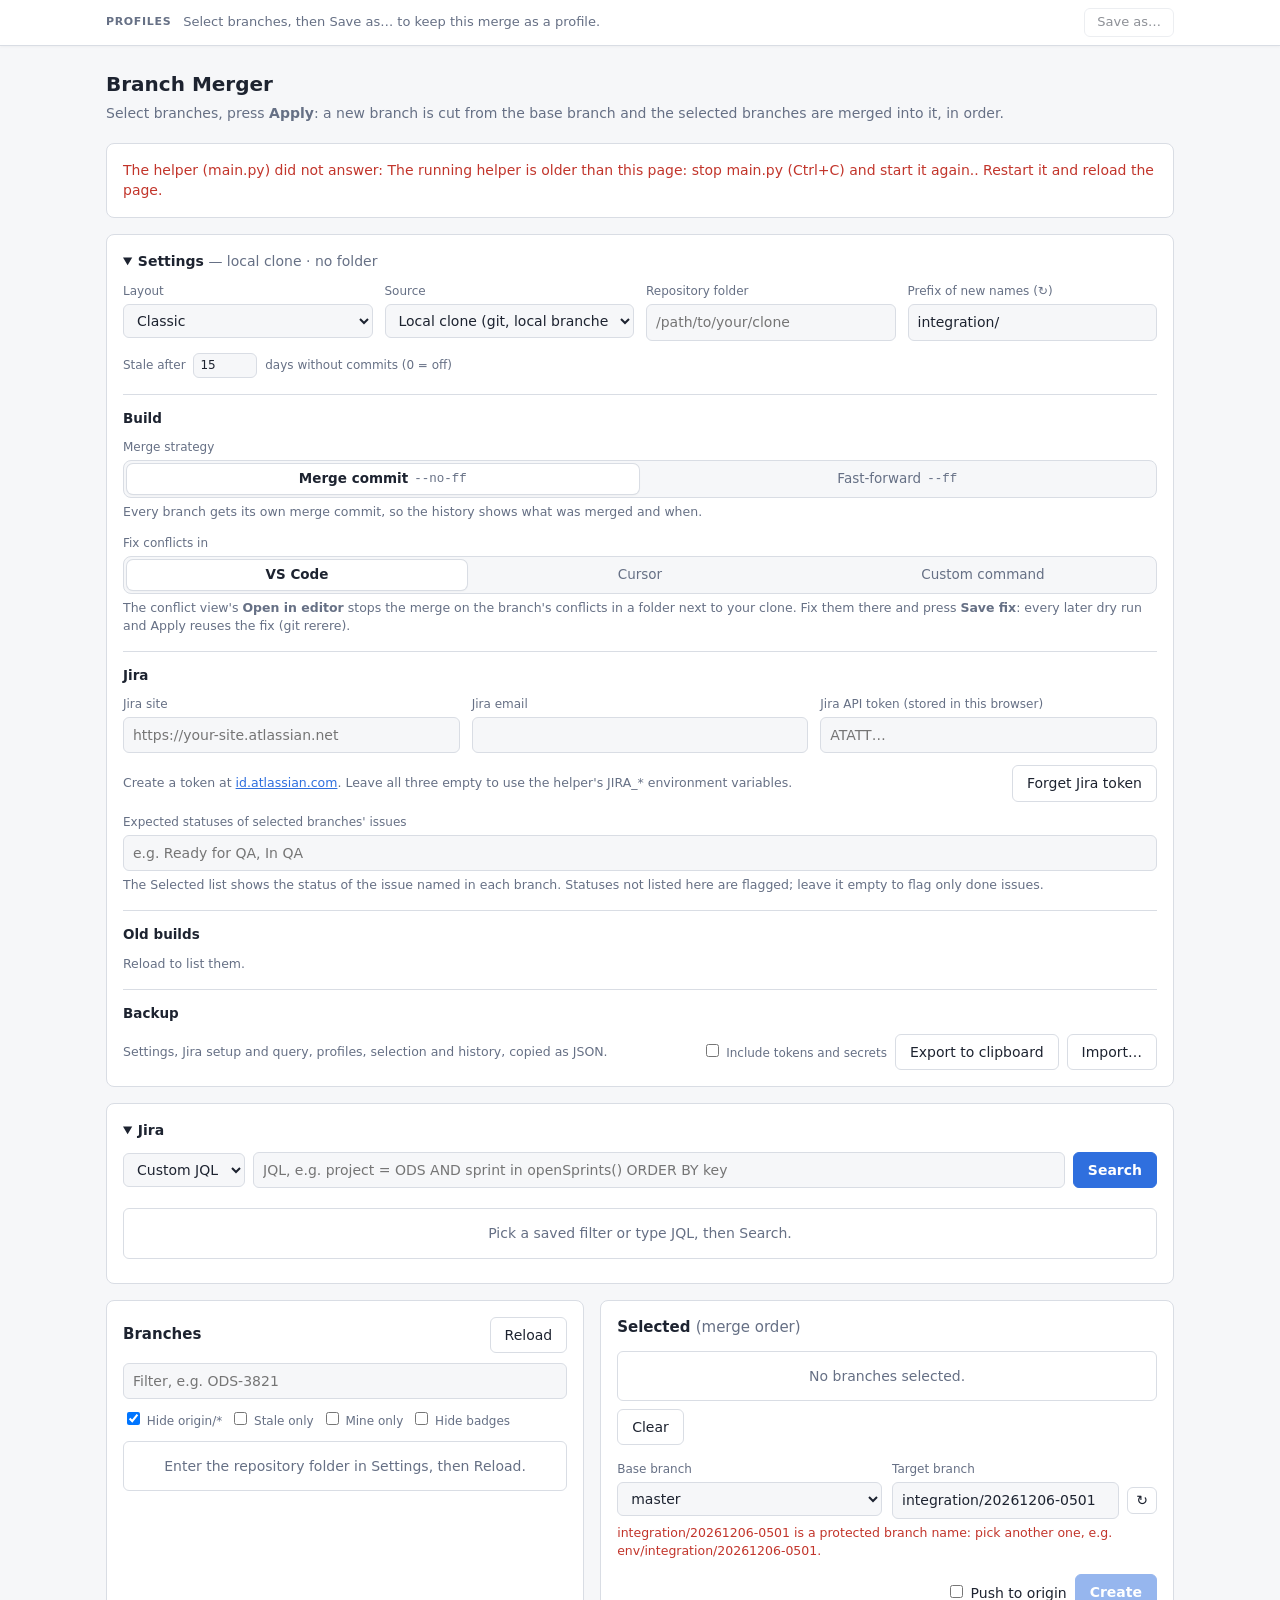
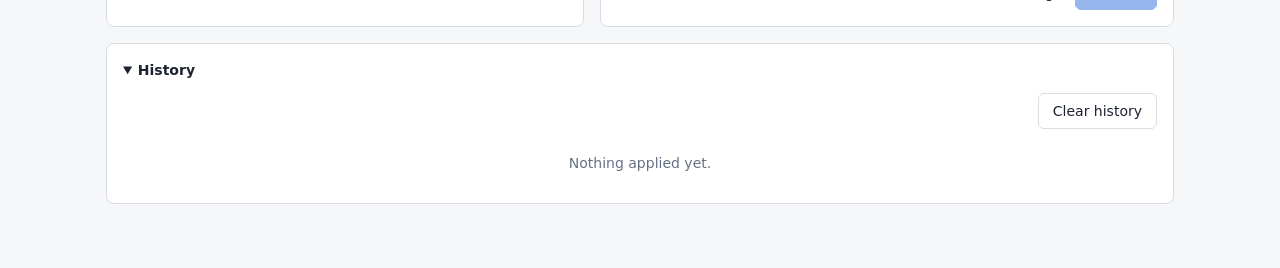
==== commit 6f488e58: "Selection cleanup: remove gone and in-base branches, Jira status, old builds Co-Authored-By: Claude " ====
--- a/web/index.html
+++ b/web/index.html
@@ -121,6 +121,23 @@
           <span class="spacer"></span>
           <button id="forgetJiraToken">Forget Jira token</button>
         </div>
+        <div style="margin-top:12px">
+          <label for="jiraExpect">Expected statuses of selected branches' issues</label>
+          <input id="jiraExpect" type="text" autocomplete="off" placeholder="e.g. Ready for QA, In QA">
+          <div class="muted" style="font-size:12.5px;margin-top:5px">The Selected list shows the status of the issue named in each branch. Statuses not listed here are flagged; leave it empty to flag only done issues.</div>
+        </div>
+      </div>
+
+      <div class="settings-section">
+        <h3>Old builds</h3>
+        <div class="row">
+          <span class="muted" style="font-size:12.5px" id="oldBuildsSummary"></span>
+          <span class="spacer"></span>
+          <button id="oldBuildsAll">Tick all</button>
+          <button id="oldBuildsDelete" class="danger" title="Delete the ticked branches, locally or on origin as listed. A branch that moved since the last Reload is kept.">Delete</button>
+        </div>
+        <div class="list" id="oldBuildsList" style="margin-top:8px;max-height:260px;overflow:auto" hidden></div>
+        <div id="oldBuildsStatus" style="font-size:12.5px;margin-top:6px" hidden></div>
       </div>
 
       <div id="backupSettings" class="settings-section">
@@ -211,6 +228,7 @@
         <span class="spacer"></span>
         <span id="drySummary" class="muted" style="font-size:12.5px"></span>
       </div>
+      <div id="cleanupNote" hidden></div>
       <div id="staleNote" hidden></div>
 
       <div id="buildControls">
--- a/web/app.css
+++ b/web/app.css
@@ -164,6 +164,14 @@
 #staleNote.warn { border-color: var(--warn); color: var(--text); }
 #staleNote.ok { color: var(--ok); }
 #staleNote ul { margin: 4px 0; padding-left: 18px; }
+#cleanupNote { margin-top: 8px; padding: 4px 10px; border-radius: 6px; border: 1px solid var(--warn); font-size: 12.5px; }
+#cleanupNote .row { padding: 2px 0; }
+a.tag { text-decoration: none; }
+a.tag:hover { text-decoration: underline; }
+button.danger { color: var(--err); }
+button.danger.armed { background: var(--err); border-color: var(--err); color: #fff; font-weight: 600; }
+#oldBuildsStatus .ok { color: var(--ok); }
+#oldBuildsStatus .err { color: var(--err); }
 @media (max-width: 420px) { .seg { flex-direction: column; } }
 .legend { display: inline-block; width: 10px; height: 10px; border-radius: 2px; vertical-align: -1px; margin: 0 3px 0 10px; }
 .mono-box { width: 100%; padding: 7px 9px; border: 1px solid var(--border); border-radius: 6px; background: var(--bg); color: var(--text); font: 12.5px ui-monospace, SFMono-Regular, Menlo, monospace; }
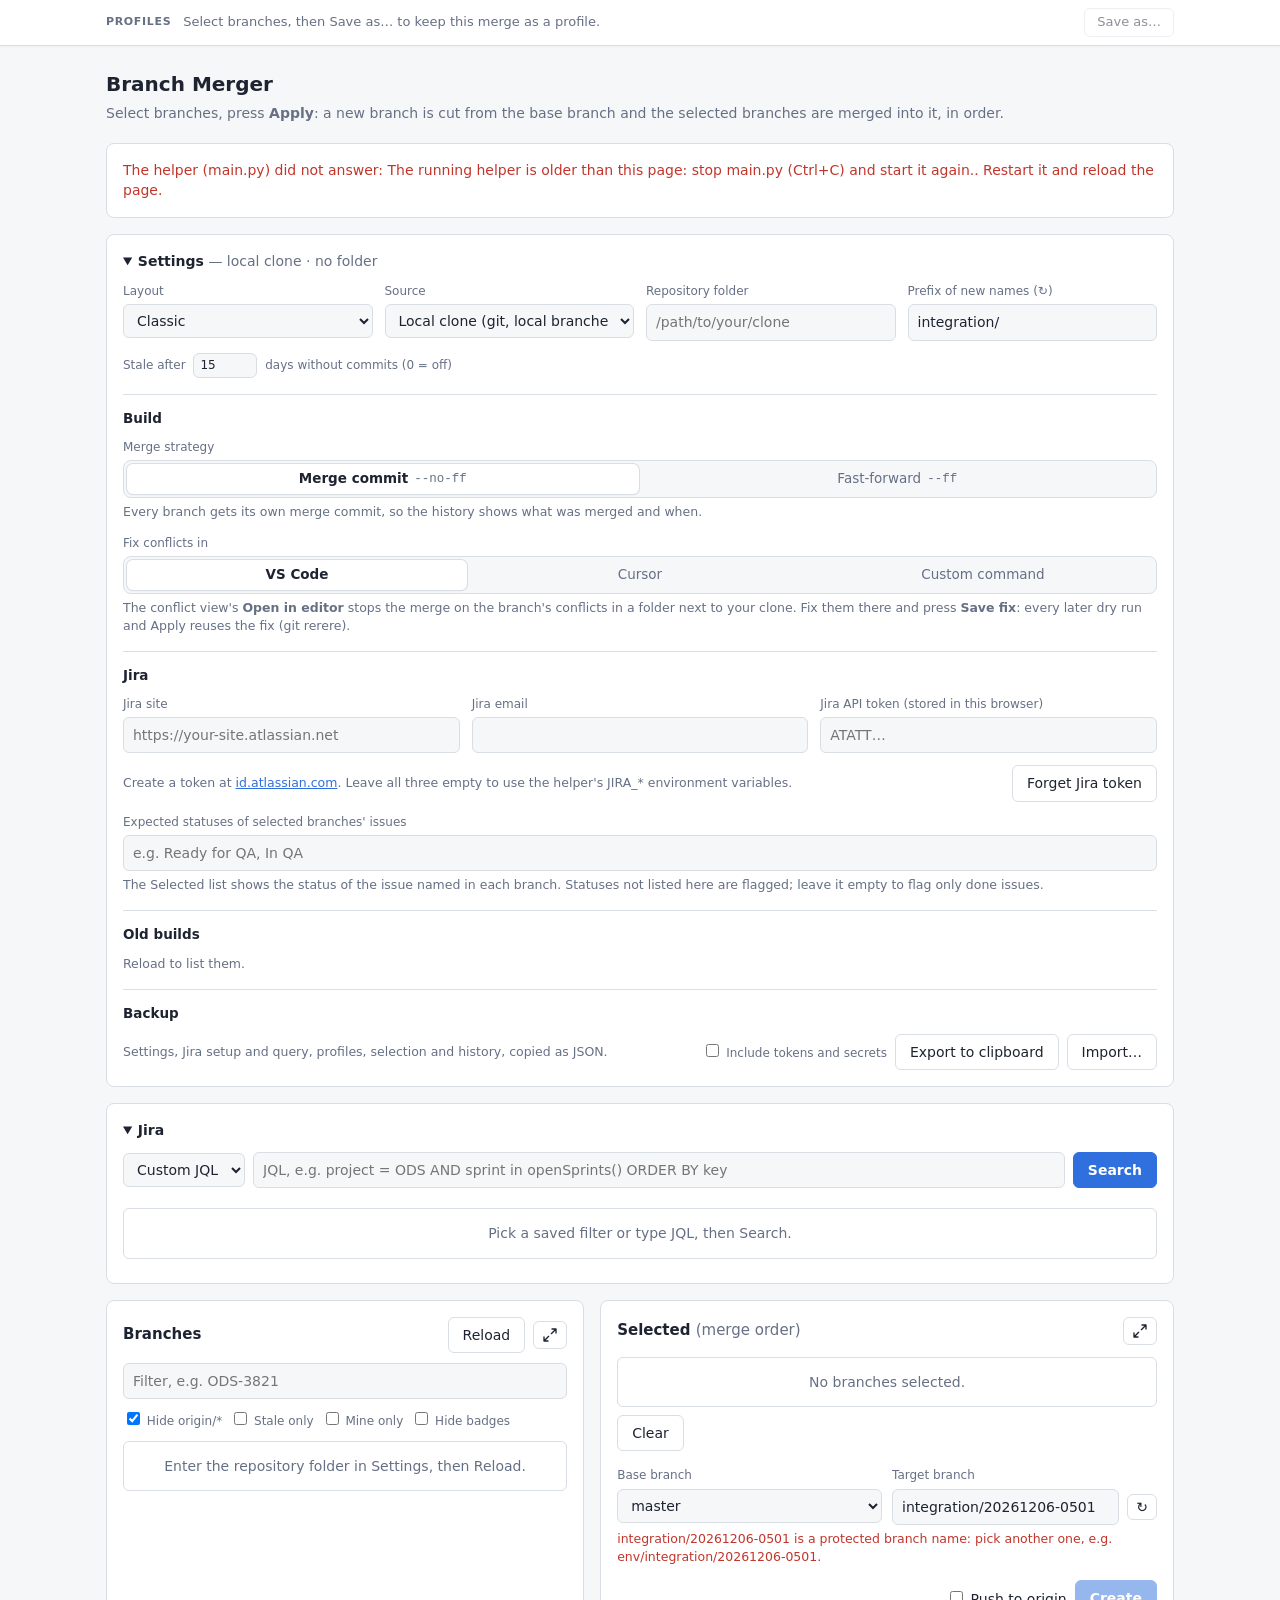
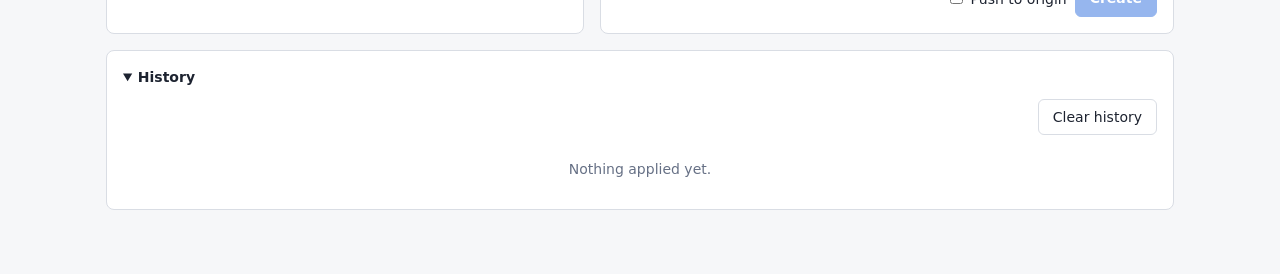
==== commit bba8bfd1: "Expand buttons: open Branches and Selected as a large modal The same panel is lifted into a fixed mo" ====
--- a/web/index.html
+++ b/web/index.html
@@ -207,6 +207,10 @@
         <span class="muted" id="branchCount"></span>
         <span class="spacer"></span>
         <button id="reload">Reload</button>
+        <button id="branchesExpand" class="icon-btn expand-btn" aria-pressed="false">
+          <svg class="i-open" width="16" height="16" viewBox="0 0 24 24" fill="none" stroke="currentColor" stroke-width="2" stroke-linecap="round" stroke-linejoin="round" aria-hidden="true"><path d="M15 3h6v6M9 21H3v-6M21 3l-7 7M3 21l7-7"/></svg>
+          <svg class="i-close" width="16" height="16" viewBox="0 0 24 24" fill="none" stroke="currentColor" stroke-width="2" stroke-linecap="round" stroke-linejoin="round" aria-hidden="true"><path d="M4 14h6v6M20 10h-6V4M14 10l7-7M3 21l7-7"/></svg>
+        </button>
       </div>
       <div class="row" style="margin-bottom:10px">
         <input id="filter" type="text" placeholder="Filter, e.g. ODS-3821" style="flex:1">
@@ -221,7 +225,14 @@
     </section>
 
     <section class="panel" id="selectedPanel">
-      <h2><span id="selectedTitle">Selected</span> <span class="muted" style="font-weight:400" id="selectedSub">(merge order)</span></h2>
+      <div class="row panel-head">
+        <h2><span id="selectedTitle">Selected</span> <span class="muted" style="font-weight:400" id="selectedSub">(merge order)</span></h2>
+        <span class="spacer"></span>
+        <button id="selectedExpand" class="icon-btn expand-btn" aria-pressed="false">
+          <svg class="i-open" width="16" height="16" viewBox="0 0 24 24" fill="none" stroke="currentColor" stroke-width="2" stroke-linecap="round" stroke-linejoin="round" aria-hidden="true"><path d="M15 3h6v6M9 21H3v-6M21 3l-7 7M3 21l7-7"/></svg>
+          <svg class="i-close" width="16" height="16" viewBox="0 0 24 24" fill="none" stroke="currentColor" stroke-width="2" stroke-linecap="round" stroke-linejoin="round" aria-hidden="true"><path d="M4 14h6v6M20 10h-6V4M14 10l7-7M3 21l7-7"/></svg>
+        </button>
+      </div>
       <div class="list" id="selectedList"></div>
       <div class="row" style="margin-top:8px">
         <button id="clearSel">Clear</button>
@@ -308,6 +319,7 @@
   </section>
 </main>
 <div class="scrim" id="scrim" hidden></div>
+<div class="scrim" id="expandScrim" hidden></div>
 
 </body>
 </html>
--- a/web/app.css
+++ b/web/app.css
@@ -293,3 +293,27 @@
     background: var(--panel); border-radius: 0 0 12px 12px;
   }
 }
+
+/* ---------------------------------------------------------------- expanded panels
+   The Expand button in the Branches and Selected headers lifts that same panel into a
+   large modal (both layouts). Esc, the button or a click outside closes it. */
+.icon-btn { padding: 5px 8px; line-height: 0; }
+.expand-btn .i-close, .panel.expanded .expand-btn .i-open { display: none; }
+.panel.expanded .expand-btn .i-close { display: inline; }
+#expandScrim { z-index: 45; }
+.panel.expanded {
+  position: fixed; z-index: 50; inset: 4vh max(16px, calc((100vw - 1200px) / 2)); margin: 0;
+  /* Guided strips these inside the picker tab (#pickBody > .panel) */
+  background: var(--panel); border: 1px solid var(--border); padding: 16px;
+  display: flex; flex-direction: column; border-radius: 12px; box-shadow: 0 20px 60px rgba(0,0,0,.3);
+}
+.panel.expanded > * { flex: none; }
+#branchesPanel.expanded h2 { display: block !important; }
+#branchesPanel.expanded #branchList { flex: 1 1 0; min-height: 0; max-height: none; }
+/* Selected also holds the build controls (and in Guided, conflicts and the run log): they
+   stay put and only the list scrolls, in the height left over */
+#selectedPanel.expanded { overflow: hidden; }
+#selectedPanel.expanded #selectedList { flex: 1 1 0; min-height: 80px; max-height: none; }
+.panel-head { margin-bottom: 12px; }
+.panel-head h2 { margin: 0; }
+html.panel-expanded body { overflow: hidden; }
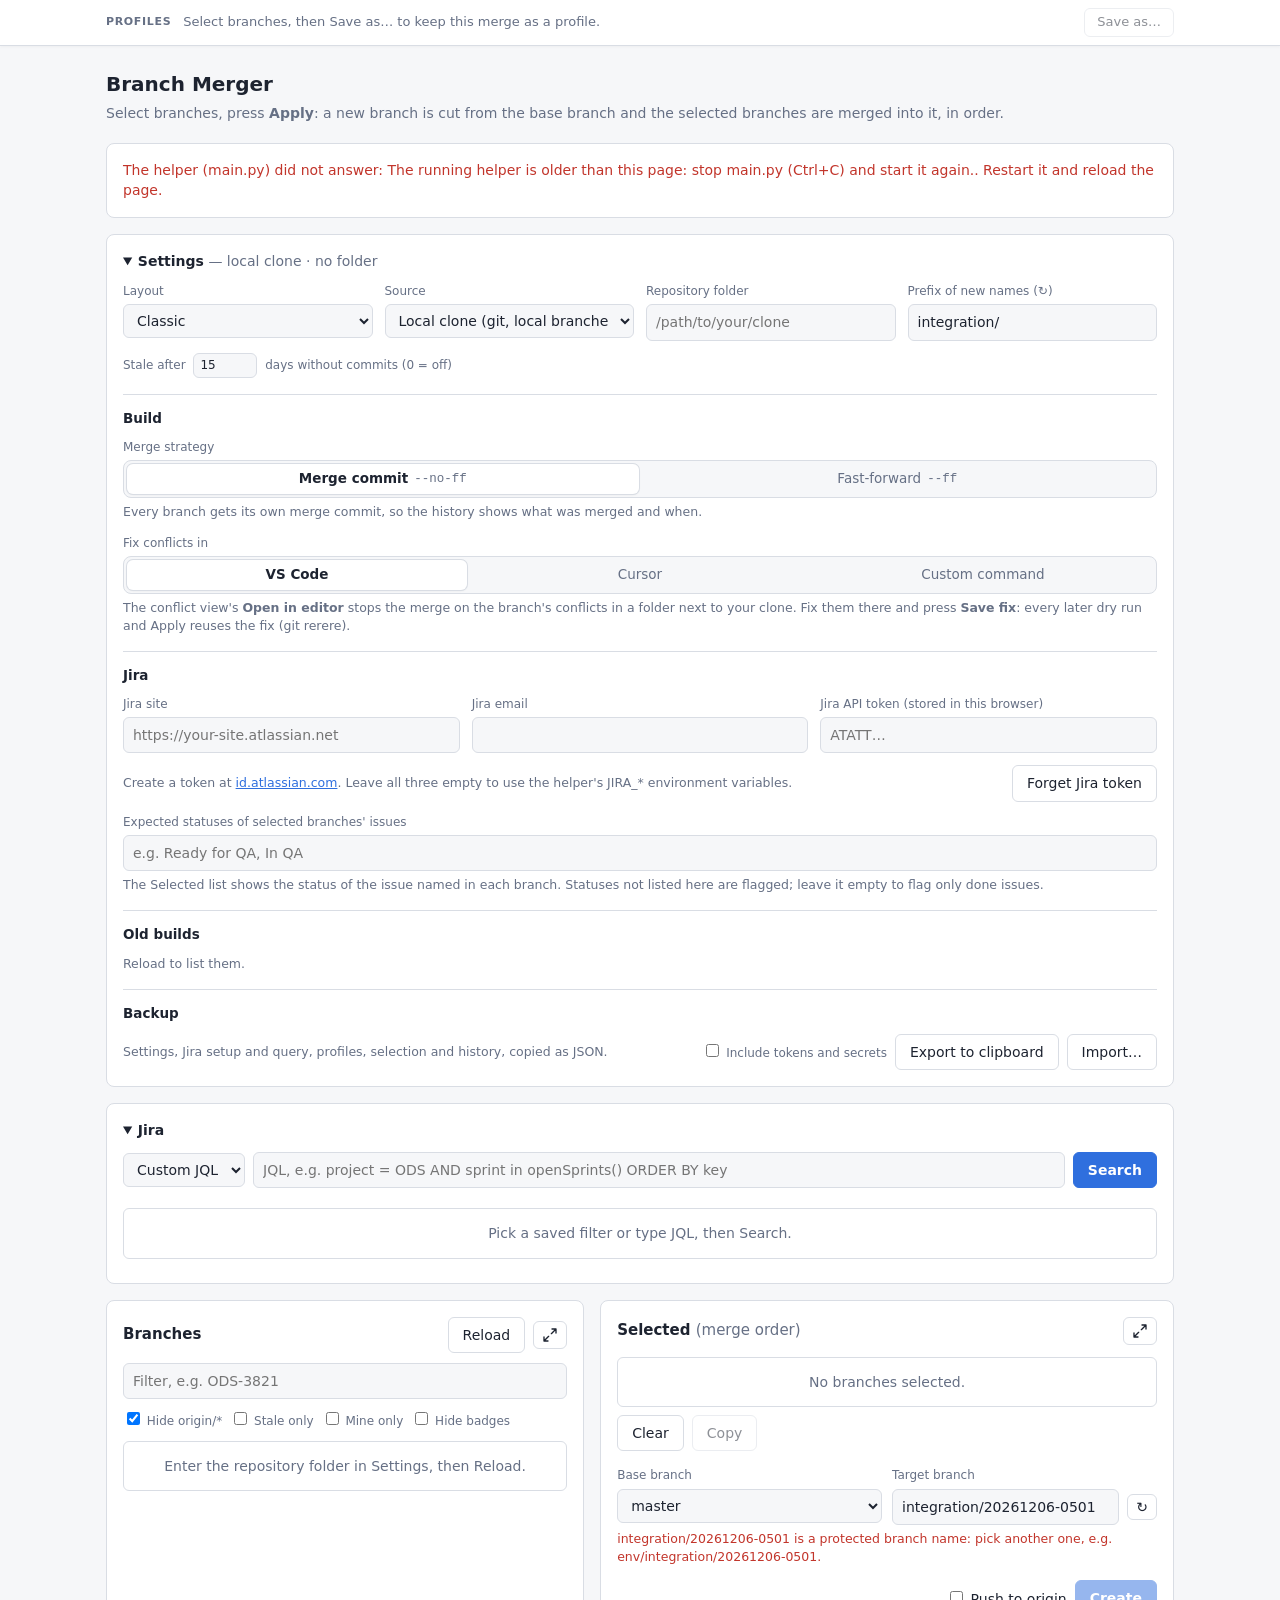
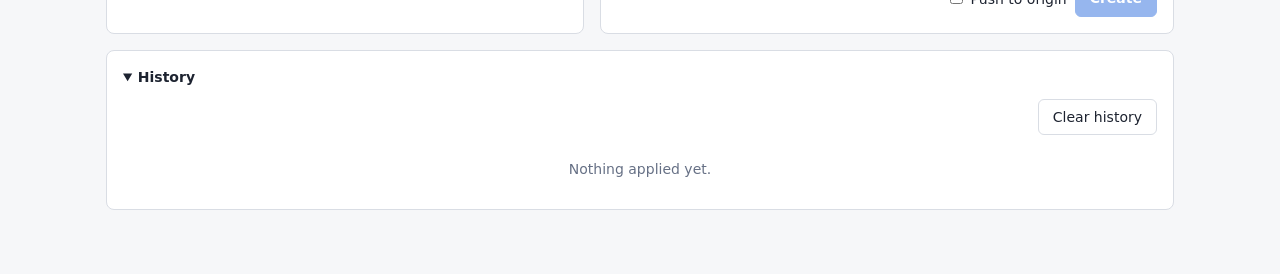
==== commit aab605f2: "Selected: Copy button copies the branch names in merge order The Selected panel gets a Copy button n" ====
--- a/web/index.html
+++ b/web/index.html
@@ -236,6 +236,7 @@
       <div class="list" id="selectedList"></div>
       <div class="row" style="margin-top:8px">
         <button id="clearSel">Clear</button>
+        <button id="copySel" title="Copy the selected branch names, one per line, in merge order">Copy</button>
         <span class="spacer"></span>
         <span id="drySummary" class="muted" style="font-size:12.5px"></span>
       </div>
